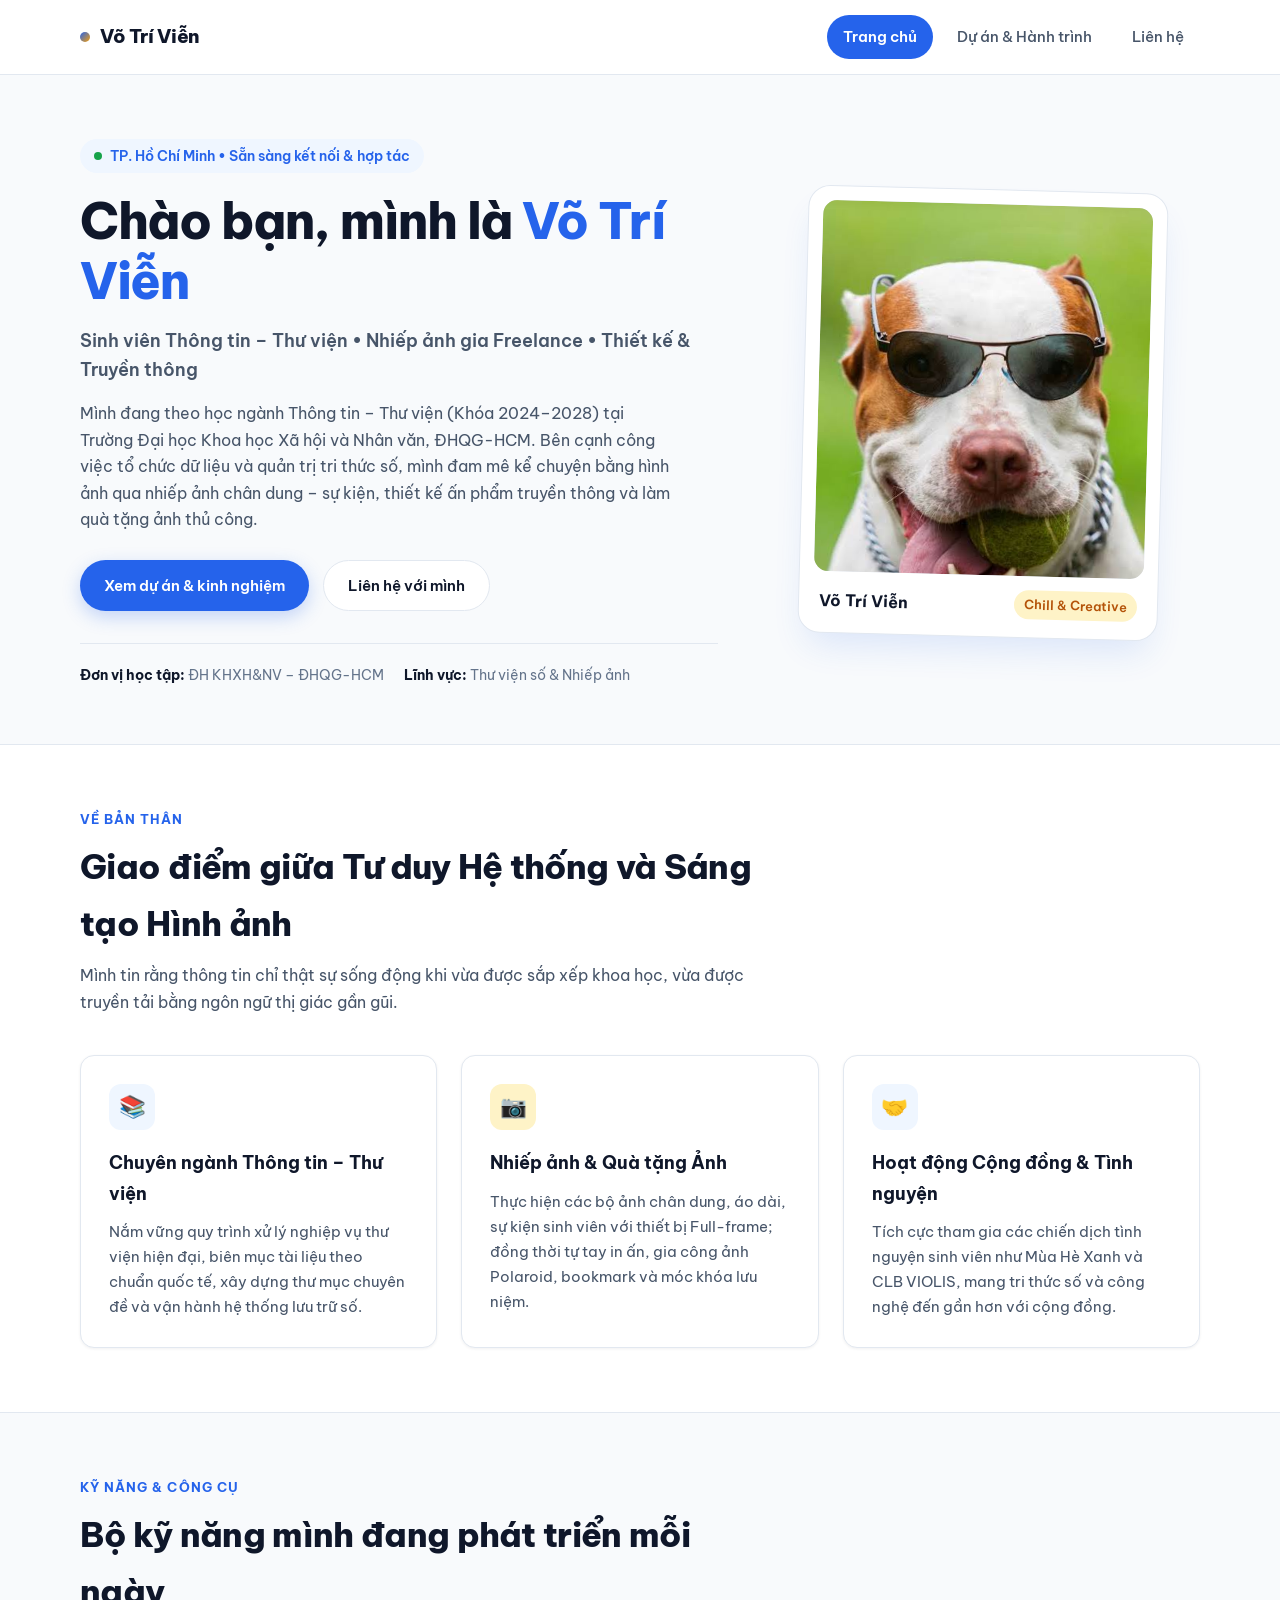
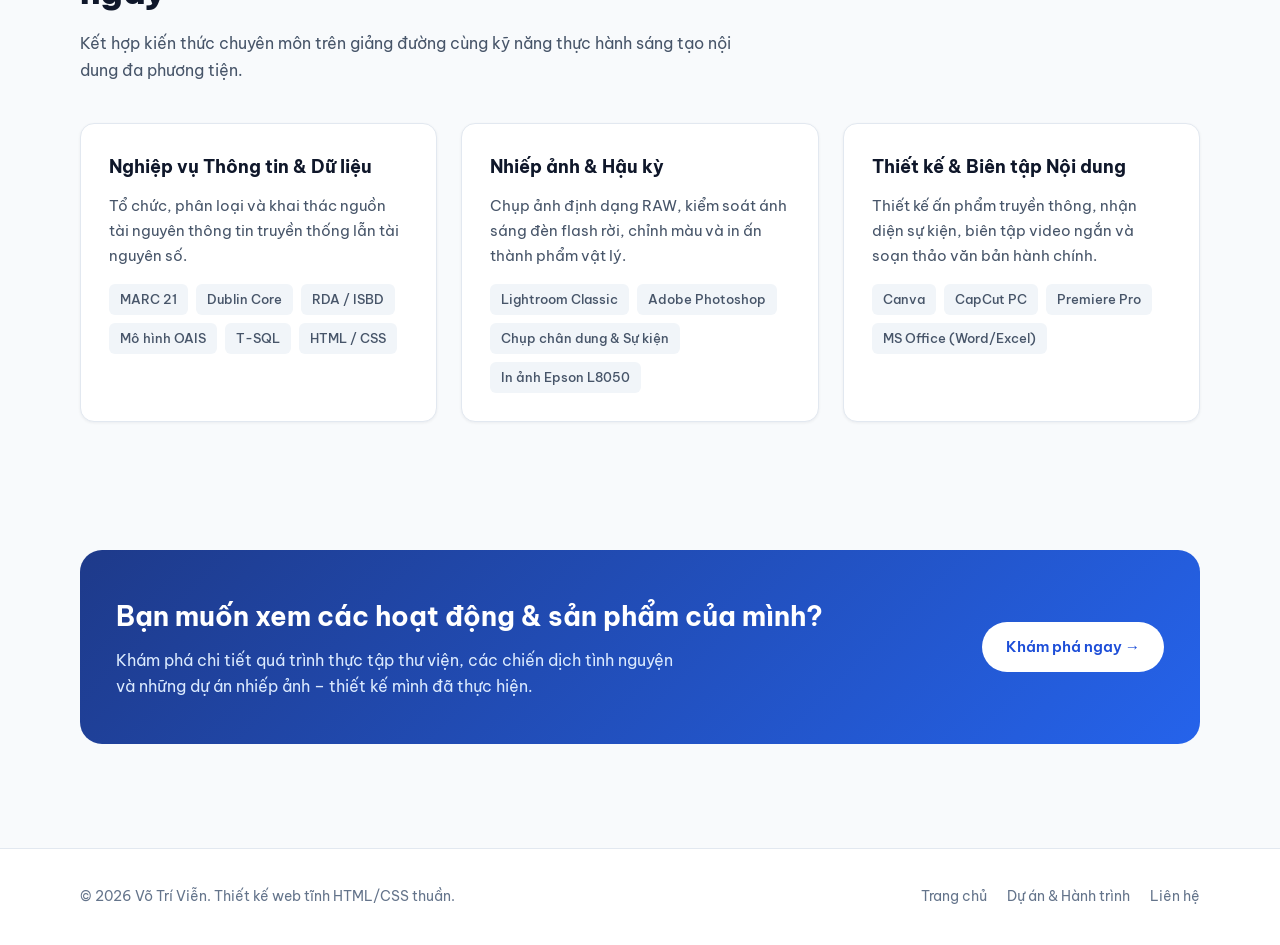
==== index.html @ cbc52506 "Add files via upload" ====
<!DOCTYPE html>
<html lang="vi">
<head>
  <meta charset="UTF-8">
  <meta name="viewport" content="width=device-width, initial-scale=1.0">
  <title>Võ Trí Viễn | Giới thiệu cá nhân & Portfolio</title>
  <meta name="description" content="Trang web giới thiệu cá nhân của Võ Trí Viễn – Sinh viên Thông tin - Thư viện (ĐH KHXH&NV - ĐHQG-HCM) và Nhiếp ảnh gia Freelance tại TP. Hồ Chí Minh.">
  <link rel="preconnect" href="https://fonts.googleapis.com">
  <link rel="preconnect" href="https://fonts.gstatic.com" crossorigin>
  <link href="https://fonts.googleapis.com/css2?family=Be+Vietnam+Pro:wght@400;500;600;700;800&display=swap" rel="stylesheet">
  <link rel="stylesheet" href="assets/css/style.css">
</head>
<body>

  <!-- HEADER -->
  <header class="site-header">
    <div class="container navbar">
      <a href="index.html" class="brand">
        <span class="brand-dot"></span>
        <span>Võ Trí Viễn</span>
      </a>
      <button class="menu-toggle" aria-label="Mở menu">&#9776;</button>
      <nav class="nav-links">
        <a href="index.html" class="active">Trang chủ</a>
        <a href="du-an.html">Dự án & Hành trình</a>
        <a href="lien-he.html">Liên hệ</a>
      </nav>
    </div>
  </header>

  <!-- HERO SECTION -->
  <main>
    <section class="hero">
      <div class="container hero-grid">
        <div class="hero-content">
          <div class="badge-pill">
            <span class="status-dot"></span>
            <span>TP. Hồ Chí Minh • Sẵn sàng kết nối & hợp tác</span>
          </div>
          <h1 class="hero-title">Chào bạn, mình là <span>Võ Trí Viễn</span></h1>
          <p class="hero-subtitle">Sinh viên Thông tin – Thư viện • Nhiếp ảnh gia Freelance • Thiết kế & Truyền thông</p>
          <p class="hero-desc">
            Mình đang theo học ngành Thông tin – Thư viện (Khóa 2024–2028) tại Trường Đại học Khoa học Xã hội và Nhân văn, ĐHQG-HCM. Bên cạnh công việc tổ chức dữ liệu và quản trị tri thức số, mình đam mê kể chuyện bằng hình ảnh qua nhiếp ảnh chân dung – sự kiện, thiết kế ấn phẩm truyền thông và làm quà tặng ảnh thủ công.
          </p>
          <div class="hero-actions">
            <a href="du-an.html" class="btn btn-primary">Xem dự án & kinh nghiệm</a>
            <a href="lien-he.html" class="btn btn-outline">Liên hệ với mình</a>
          </div>
          <div class="hero-meta">
            <span><strong>Đơn vị học tập:</strong> ĐH KHXH&NV – ĐHQG-HCM</span>
            <span><strong>Lĩnh vực:</strong> Thư viện số & Nhiếp ảnh</span>
          </div>
        </div>

        <div class="hero-avatar-wrap">
          <div class="avatar-card">
            <div class="avatar-img-box">
              <img src="assets/images/avatar.png" alt="Ảnh đại diện của Võ Trí Viễn">
            </div>
            <div class="avatar-caption">
              <span class="name">Võ Trí Viễn</span>
              <span class="tag">Chill & Creative</span>
            </div>
          </div>
        </div>
      </div>
    </section>

    <!-- ABOUT & HIGHLIGHTS -->
    <section class="section section-alt">
      <div class="container">
        <div class="section-header">
          <p class="section-kicker">Về bản thân</p>
          <h2 class="section-title">Giao điểm giữa Tư duy Hệ thống và Sáng tạo Hình ảnh</h2>
          <p class="section-lead">
            Mình tin rằng thông tin chỉ thật sự sống động khi vừa được sắp xếp khoa học, vừa được truyền tải bằng ngôn ngữ thị giác gần gũi.
          </p>
        </div>

        <div class="grid-3">
          <article class="card">
            <div class="card-icon">&#128218;</div>
            <h3>Chuyên ngành Thông tin – Thư viện</h3>
            <p>
              Nắm vững quy trình xử lý nghiệp vụ thư viện hiện đại, biên mục tài liệu theo chuẩn quốc tế, xây dựng thư mục chuyên đề và vận hành hệ thống lưu trữ số.
            </p>
          </article>

          <article class="card">
            <div class="card-icon amber">&#128247;</div>
            <h3>Nhiếp ảnh & Quà tặng Ảnh</h3>
            <p>
              Thực hiện các bộ ảnh chân dung, áo dài, sự kiện sinh viên với thiết bị Full-frame; đồng thời tự tay in ấn, gia công ảnh Polaroid, bookmark và móc khóa lưu niệm.
            </p>
          </article>

          <article class="card">
            <div class="card-icon">&#129309;</div>
            <h3>Hoạt động Cộng đồng & Tình nguyện</h3>
            <p>
              Tích cực tham gia các chiến dịch tình nguyện sinh viên như Mùa Hè Xanh và CLB VIOLIS, mang tri thức số và công nghệ đến gần hơn với cộng đồng.
            </p>
          </article>
        </div>
      </div>
    </section>

    <!-- SKILLS & TOOLS -->
    <section class="section">
      <div class="container">
        <div class="section-header">
          <p class="section-kicker">Kỹ năng & Công cụ</p>
          <h2 class="section-title">Bộ kỹ năng mình đang phát triển mỗi ngày</h2>
          <p class="section-lead">
            Kết hợp kiến thức chuyên môn trên giảng đường cùng kỹ năng thực hành sáng tạo nội dung đa phương tiện.
          </p>
        </div>

        <div class="grid-3">
          <div class="card">
            <h3>Nghiệp vụ Thông tin & Dữ liệu</h3>
            <p>Tổ chức, phân loại và khai thác nguồn tài nguyên thông tin truyền thống lẫn tài nguyên số.</p>
            <div class="tag-list">
              <span class="tag-item">MARC 21</span>
              <span class="tag-item">Dublin Core</span>
              <span class="tag-item">RDA / ISBD</span>
              <span class="tag-item">Mô hình OAIS</span>
              <span class="tag-item">T-SQL</span>
              <span class="tag-item">HTML / CSS</span>
            </div>
          </div>

          <div class="card">
            <h3>Nhiếp ảnh & Hậu kỳ</h3>
            <p>Chụp ảnh định dạng RAW, kiểm soát ánh sáng đèn flash rời, chỉnh màu và in ấn thành phẩm vật lý.</p>
            <div class="tag-list">
              <span class="tag-item">Lightroom Classic</span>
              <span class="tag-item">Adobe Photoshop</span>
              <span class="tag-item">Chụp chân dung & Sự kiện</span>
              <span class="tag-item">In ảnh Epson L8050</span>
            </div>
          </div>

          <div class="card">
            <h3>Thiết kế & Biên tập Nội dung</h3>
            <p>Thiết kế ấn phẩm truyền thông, nhận diện sự kiện, biên tập video ngắn và soạn thảo văn bản hành chính.</p>
            <div class="tag-list">
              <span class="tag-item">Canva</span>
              <span class="tag-item">CapCut PC</span>
              <span class="tag-item">Premiere Pro</span>
              <span class="tag-item">MS Office (Word/Excel)</span>
            </div>
          </div>
        </div>
      </div>
    </section>

    <!-- CALL TO ACTION -->
    <section class="section">
      <div class="container">
        <div class="cta-box">
          <div>
            <h2>Bạn muốn xem các hoạt động & sản phẩm của mình?</h2>
            <p>Khám phá chi tiết quá trình thực tập thư viện, các chiến dịch tình nguyện và những dự án nhiếp ảnh – thiết kế mình đã thực hiện.</p>
          </div>
          <a href="du-an.html" class="btn btn-white">Khám phá ngay &rarr;</a>
        </div>
      </div>
    </section>
  </main>

  <!-- FOOTER -->
  <footer class="site-footer">
    <div class="container footer-inner">
      <p>&copy; 2026 Võ Trí Viễn. Thiết kế web tĩnh HTML/CSS thuần.</p>
      <div class="footer-links">
        <a href="index.html">Trang chủ</a>
        <a href="du-an.html">Dự án & Hành trình</a>
        <a href="lien-he.html">Liên hệ</a>
      </div>
    </div>
  </footer>

  <script src="assets/js/main.js"></script>
</body>
</html>
---- assets/css/style.css ----
/* ==========================================================================
   VÕ TRÍ VIỄN - PERSONAL PORTFOLIO STYLESHEET
   Thiết kế tối giản, hiện đại, chuẩn responsive cho đa thiết bị
   ========================================================================== */

:root {
  --bg-main: #f8fafc;
  --bg-surface: #ffffff;
  --bg-alt: #f1f5f9;
  --text-primary: #0f172a;
  --text-secondary: #475569;
  --text-muted: #64748b;
  --primary: #2563eb;
  --primary-dark: #1d4ed8;
  --primary-soft: #eff6ff;
  --accent: #f59e0b;
  --accent-soft: #fef3c7;
  --border: #e2e8f0;
  --shadow-sm: 0 1px 3px rgba(15, 23, 42, 0.06);
  --shadow-md: 0 10px 25px -5px rgba(15, 23, 42, 0.08);
  --shadow-lg: 0 20px 35px -10px rgba(37, 99, 235, 0.14);
  --radius-sm: 8px;
  --radius-md: 14px;
  --radius-lg: 22px;
  --container-width: 1120px;
  --transition: all 0.25s ease;
}

* {
  margin: 0;
  padding: 0;
  box-sizing: border-box;
}

html {
  scroll-behavior: smooth;
}

body {
  font-family: 'Be Vietnam Pro', -apple-system, BlinkMacSystemFont, 'Segoe UI', Roboto, sans-serif;
  background-color: var(--bg-main);
  color: var(--text-primary);
  line-height: 1.65;
  -webkit-font-smoothing: antialiased;
}

img {
  max-width: 100%;
  display: block;
}

a {
  text-decoration: none;
  color: inherit;
  transition: var(--transition);
}

ul {
  list-style: none;
}

.container {
  width: 92%;
  max-width: var(--container-width);
  margin: 0 auto;
}

/* ==========================================================================
   HEADER & NAVIGATION
   ========================================================================== */
.site-header {
  position: sticky;
  top: 0;
  z-index: 1000;
  background: rgba(255, 255, 255, 0.9);
  backdrop-filter: blur(12px);
  border-bottom: 1px solid var(--border);
}

.navbar {
  display: flex;
  align-items: center;
  justify-content: space-between;
  height: 74px;
}

.brand {
  display: flex;
  align-items: center;
  gap: 10px;
  font-weight: 800;
  font-size: 1.2rem;
  letter-spacing: -0.02em;
  color: var(--text-primary);
}

.brand-dot {
  width: 10px;
  height: 10px;
  border-radius: 50%;
  background: linear-gradient(135deg, var(--primary), var(--accent));
}

.nav-links {
  display: flex;
  align-items: center;
  gap: 8px;
}

.nav-links a {
  padding: 9px 16px;
  border-radius: 999px;
  font-size: 0.95rem;
  font-weight: 500;
  color: var(--text-secondary);
}

.nav-links a:hover {
  color: var(--primary);
  background-color: var(--primary-soft);
}

.nav-links a.active {
  color: #ffffff;
  background-color: var(--primary);
  font-weight: 600;
}

.menu-toggle {
  display: none;
  background: none;
  border: 1px solid var(--border);
  border-radius: var(--radius-sm);
  padding: 8px 12px;
  font-size: 1.2rem;
  cursor: pointer;
  color: var(--text-primary);
}

/* ==========================================================================
   BUTTONS
   ========================================================================== */
.btn {
  display: inline-flex;
  align-items: center;
  justify-content: center;
  gap: 8px;
  padding: 12px 24px;
  border-radius: 999px;
  font-weight: 600;
  font-size: 0.95rem;
  cursor: pointer;
  border: none;
  transition: var(--transition);
}

.btn-primary {
  background-color: var(--primary);
  color: #ffffff;
  box-shadow: 0 6px 18px rgba(37, 99, 235, 0.25);
}

.btn-primary:hover {
  background-color: var(--primary-dark);
  transform: translateY(-2px);
}

.btn-outline {
  background-color: var(--bg-surface);
  color: var(--text-primary);
  border: 1px solid var(--border);
}

.btn-outline:hover {
  border-color: var(--primary);
  color: var(--primary);
  transform: translateY(-2px);
}

/* ==========================================================================
   HERO SECTION (INDEX.HTML)
   ========================================================================== */
.hero {
  padding: 64px 0 56px;
}

.hero-grid {
  display: grid;
  grid-template-columns: 1.25fr 0.85fr;
  gap: 48px;
  align-items: center;
}

.badge-pill {
  display: inline-flex;
  align-items: center;
  gap: 8px;
  padding: 6px 14px;
  border-radius: 999px;
  background-color: var(--primary-soft);
  color: var(--primary);
  font-size: 0.85rem;
  font-weight: 600;
  margin-bottom: 18px;
}

.badge-pill .status-dot {
  width: 8px;
  height: 8px;
  border-radius: 50%;
  background-color: #16a34a;
}

.hero-title {
  font-size: clamp(2.1rem, 4vw, 3.1rem);
  font-weight: 800;
  line-height: 1.2;
  letter-spacing: -0.03em;
  margin-bottom: 16px;
}

.hero-title span {
  color: var(--primary);
}

.hero-subtitle {
  font-size: 1.1rem;
  font-weight: 600;
  color: var(--text-secondary);
  margin-bottom: 16px;
}

.hero-desc {
  color: var(--text-secondary);
  font-size: 1rem;
  margin-bottom: 28px;
  max-width: 600px;
}

.hero-actions {
  display: flex;
  flex-wrap: wrap;
  gap: 14px;
  margin-bottom: 32px;
}

.hero-meta {
  display: flex;
  flex-wrap: wrap;
  gap: 20px;
  padding-top: 20px;
  border-top: 1px solid var(--border);
  font-size: 0.9rem;
  color: var(--text-muted);
}

.hero-meta span strong {
  color: var(--text-primary);
}

/* Avatar Frame */
.hero-avatar-wrap {
  position: relative;
  display: flex;
  justify-content: center;
}

.avatar-card {
  position: relative;
  width: 100%;
  max-width: 360px;
  background: var(--bg-surface);
  padding: 14px;
  border-radius: var(--radius-lg);
  border: 1px solid var(--border);
  box-shadow: var(--shadow-lg);
  transform: rotate(1.5deg);
  transition: var(--transition);
}

.avatar-card:hover {
  transform: rotate(0deg) translateY(-4px);
}

.avatar-img-box {
  width: 100%;
  aspect-ratio: 4 / 4.5;
  border-radius: 14px;
  overflow: hidden;
  background-color: #e2e8f0;
}

.avatar-img-box img {
  width: 100%;
  height: 100%;
  object-fit: cover;
  object-position: center 22%;
}

.avatar-caption {
  display: flex;
  align-items: center;
  justify-content: space-between;
  padding: 14px 6px 4px;
}

.avatar-caption .name {
  font-weight: 700;
  font-size: 1rem;
}

.avatar-caption .tag {
  font-size: 0.8rem;
  font-weight: 600;
  padding: 4px 10px;
  border-radius: 999px;
  background-color: var(--accent-soft);
  color: #b45309;
}

/* ==========================================================================
   SECTIONS & CARDS
   ========================================================================== */
.section {
  padding: 64px 0;
}

.section-alt {
  background-color: var(--bg-surface);
  border-top: 1px solid var(--border);
  border-bottom: 1px solid var(--border);
}

.section-header {
  max-width: 680px;
  margin-bottom: 40px;
}

.section-kicker {
  font-size: 0.82rem;
  font-weight: 700;
  text-transform: uppercase;
  letter-spacing: 0.08em;
  color: var(--primary);
  margin-bottom: 8px;
}

.section-title {
  font-size: clamp(1.6rem, 3vw, 2.15rem);
  font-weight: 800;
  letter-spacing: -0.02em;
  margin-bottom: 10px;
}

.section-lead {
  color: var(--text-secondary);
  font-size: 1rem;
}

.grid-3 {
  display: grid;
  grid-template-columns: repeat(3, 1fr);
  gap: 24px;
}

.grid-2 {
  display: grid;
  grid-template-columns: repeat(2, 1fr);
  gap: 24px;
}

.card {
  background-color: var(--bg-surface);
  border: 1px solid var(--border);
  border-radius: var(--radius-md);
  padding: 28px;
  box-shadow: var(--shadow-sm);
  transition: var(--transition);
}

.card:hover {
  transform: translateY(-4px);
  box-shadow: var(--shadow-md);
  border-color: #cbd5e1;
}

.card-icon {
  width: 46px;
  height: 46px;
  border-radius: 12px;
  display: inline-flex;
  align-items: center;
  justify-content: center;
  font-size: 1.35rem;
  background-color: var(--primary-soft);
  color: var(--primary);
  margin-bottom: 18px;
}

.card-icon.amber {
  background-color: var(--accent-soft);
  color: #d97706;
}

.card h3 {
  font-size: 1.15rem;
  font-weight: 700;
  margin-bottom: 10px;
}

.card p {
  color: var(--text-secondary);
  font-size: 0.95rem;
}

.tag-list {
  display: flex;
  flex-wrap: wrap;
  gap: 8px;
  margin-top: 16px;
}

.tag-item {
  font-size: 0.8rem;
  font-weight: 500;
  padding: 5px 11px;
  border-radius: 6px;
  background-color: var(--bg-alt);
  color: var(--text-secondary);
}

/* ==========================================================================
   PAGE BANNER (SUB-PAGES)
   ========================================================================== */
.page-banner {
  padding: 52px 0 42px;
  background: linear-gradient(180deg, #eff6ff 0%, var(--bg-main) 100%);
  border-bottom: 1px solid var(--border);
}

.page-banner h1 {
  font-size: clamp(1.9rem, 3.5vw, 2.6rem);
  font-weight: 800;
  letter-spacing: -0.025em;
  margin-bottom: 10px;
}

.page-banner p {
  color: var(--text-secondary);
  max-width: 650px;
  font-size: 1.02rem;
}

/* ==========================================================================
   PROJECTS & TIMELINE (DU-AN.HTML)
   ========================================================================== */
.filter-bar {
  display: flex;
  flex-wrap: wrap;
  gap: 10px;
  margin-bottom: 32px;
}

.filter-btn {
  padding: 8px 18px;
  border-radius: 999px;
  border: 1px solid var(--border);
  background-color: var(--bg-surface);
  color: var(--text-secondary);
  font-family: inherit;
  font-size: 0.9rem;
  font-weight: 600;
  cursor: pointer;
  transition: var(--transition);
}

.filter-btn:hover,
.filter-btn.active {
  background-color: var(--primary);
  color: #ffffff;
  border-color: var(--primary);
}

.project-card {
  display: flex;
  flex-direction: column;
  justify-content: space-between;
}

.project-card.hidden {
  display: none;
}

.project-top {
  display: flex;
  align-items: center;
  justify-content: space-between;
  gap: 12px;
  margin-bottom: 14px;
}

.project-category {
  font-size: 0.78rem;
  font-weight: 700;
  text-transform: uppercase;
  letter-spacing: 0.05em;
  padding: 4px 10px;
  border-radius: 6px;
  background-color: var(--primary-soft);
  color: var(--primary);
}

.project-category.photo {
  background-color: var(--accent-soft);
  color: #b45309;
}

.project-category.volunteer {
  background-color: #dcfce7;
  color: #15803d;
}

.project-date {
  font-size: 0.85rem;
  color: var(--text-muted);
  font-weight: 500;
}

.project-card h3 {
  font-size: 1.18rem;
  margin-bottom: 10px;
}

.project-bullets {
  margin: 12px 0 16px;
  padding-left: 18px;
  list-style: disc;
  color: var(--text-secondary);
  font-size: 0.93rem;
}

.project-bullets li {
  margin-bottom: 6px;
}

/* Gear strip */
.gear-box {
  background: var(--bg-surface);
  border: 1px solid var(--border);
  border-radius: var(--radius-md);
  padding: 28px;
}

.gear-grid {
  display: grid;
  grid-template-columns: repeat(4, 1fr);
  gap: 18px;
  margin-top: 20px;
}

.gear-item {
  padding: 16px;
  border-radius: var(--radius-sm);
  background-color: var(--bg-alt);
}

.gear-item strong {
  display: block;
  font-size: 0.95rem;
  margin-bottom: 4px;
}

.gear-item span {
  font-size: 0.85rem;
  color: var(--text-secondary);
}

/* ==========================================================================
   CONTACT & FAQ (LIEN-HE.HTML)
   ========================================================================== */
.contact-layout {
  display: grid;
  grid-template-columns: 0.95fr 1.05fr;
  gap: 32px;
  align-items: start;
}

.info-item {
  display: flex;
  gap: 14px;
  padding: 16px 0;
  border-bottom: 1px solid var(--border);
}

.info-item:last-child {
  border-bottom: none;
}

.info-badge {
  width: 42px;
  height: 42px;
  border-radius: 10px;
  background-color: var(--primary-soft);
  color: var(--primary);
  display: flex;
  align-items: center;
  justify-content: center;
  font-size: 1.15rem;
  flex-shrink: 0;
}

.info-item h4 {
  font-size: 0.95rem;
  font-weight: 700;
  margin-bottom: 2px;
}

.info-item p {
  font-size: 0.92rem;
  color: var(--text-secondary);
}

.form-group {
  margin-bottom: 18px;
}

.form-group label {
  display: block;
  font-size: 0.9rem;
  font-weight: 600;
  margin-bottom: 6px;
  color: var(--text-primary);
}

.form-control {
  width: 100%;
  padding: 12px 14px;
  border-radius: var(--radius-sm);
  border: 1px solid var(--border);
  font-family: inherit;
  font-size: 0.95rem;
  color: var(--text-primary);
  background-color: var(--bg-main);
  transition: var(--transition);
}

.form-control:focus {
  outline: none;
  border-color: var(--primary);
  background-color: #ffffff;
  box-shadow: 0 0 0 3px rgba(37, 99, 235, 0.12);
}

textarea.form-control {
  min-height: 120px;
  resize: vertical;
}

.form-feedback {
  display: none;
  margin-top: 16px;
  padding: 14px 16px;
  border-radius: var(--radius-sm);
  background-color: #dcfce7;
  color: #166534;
  font-size: 0.92rem;
  font-weight: 500;
}

.form-feedback.show {
  display: block;
}

/* FAQ Accordion */
.faq-list {
  display: flex;
  flex-direction: column;
  gap: 12px;
}

.faq-item {
  background-color: var(--bg-surface);
  border: 1px solid var(--border);
  border-radius: var(--radius-sm);
  overflow: hidden;
}

.faq-question {
  width: 100%;
  text-align: left;
  padding: 18px 20px;
  background: none;
  border: none;
  font-family: inherit;
  font-size: 0.98rem;
  font-weight: 600;
  color: var(--text-primary);
  display: flex;
  align-items: center;
  justify-content: space-between;
  cursor: pointer;
}

.faq-answer {
  display: none;
  padding: 0 20px 18px;
  color: var(--text-secondary);
  font-size: 0.93rem;
}

.faq-item.open .faq-answer {
  display: block;
}

/* ==========================================================================
   CTA & FOOTER
   ========================================================================== */
.cta-box {
  background: linear-gradient(135deg, #1e3a8a 0%, #2563eb 100%);
  color: #ffffff;
  border-radius: var(--radius-lg);
  padding: 44px 36px;
  display: flex;
  align-items: center;
  justify-content: space-between;
  gap: 24px;
  flex-wrap: wrap;
}

.cta-box h2 {
  font-size: 1.7rem;
  margin-bottom: 8px;
}

.cta-box p {
  color: #dbeafe;
  max-width: 560px;
}

.btn-white {
  background-color: #ffffff;
  color: var(--primary-dark);
}

.btn-white:hover {
  background-color: #f8fafc;
  transform: translateY(-2px);
}

.site-footer {
  background-color: var(--bg-surface);
  border-top: 1px solid var(--border);
  padding: 36px 0;
  margin-top: 40px;
}

.footer-inner {
  display: flex;
  align-items: center;
  justify-content: space-between;
  flex-wrap: wrap;
  gap: 16px;
  font-size: 0.9rem;
  color: var(--text-muted);
}

.footer-links {
  display: flex;
  gap: 20px;
}

.footer-links a:hover {
  color: var(--primary);
}

/* ==========================================================================
   RESPONSIVE MEDIA QUERIES
   ========================================================================== */
@media (max-width: 900px) {
  .hero-grid,
  .contact-layout {
    grid-template-columns: 1fr;
  }

  .hero-avatar-wrap {
    order: -1;
  }

  .avatar-card {
    max-width: 300px;
  }

  .grid-3 {
    grid-template-columns: repeat(2, 1fr);
  }

  .gear-grid {
    grid-template-columns: repeat(2, 1fr);
  }
}

@media (max-width: 640px) {
  .menu-toggle {
    display: block;
  }

  .nav-links {
    display: none;
    position: absolute;
    top: 74px;
    left: 0;
    right: 0;
    background-color: var(--bg-surface);
    flex-direction: column;
    padding: 16px 24px 24px;
    border-bottom: 1px solid var(--border);
    box-shadow: var(--shadow-md);
  }

  .nav-links.open {
    display: flex;
  }

  .nav-links a {
    width: 100%;
    text-align: center;
  }

  .grid-3,
  .grid-2,
  .gear-grid {
    grid-template-columns: 1fr;
  }

  .cta-box {
    padding: 32px 24px;
  }
}
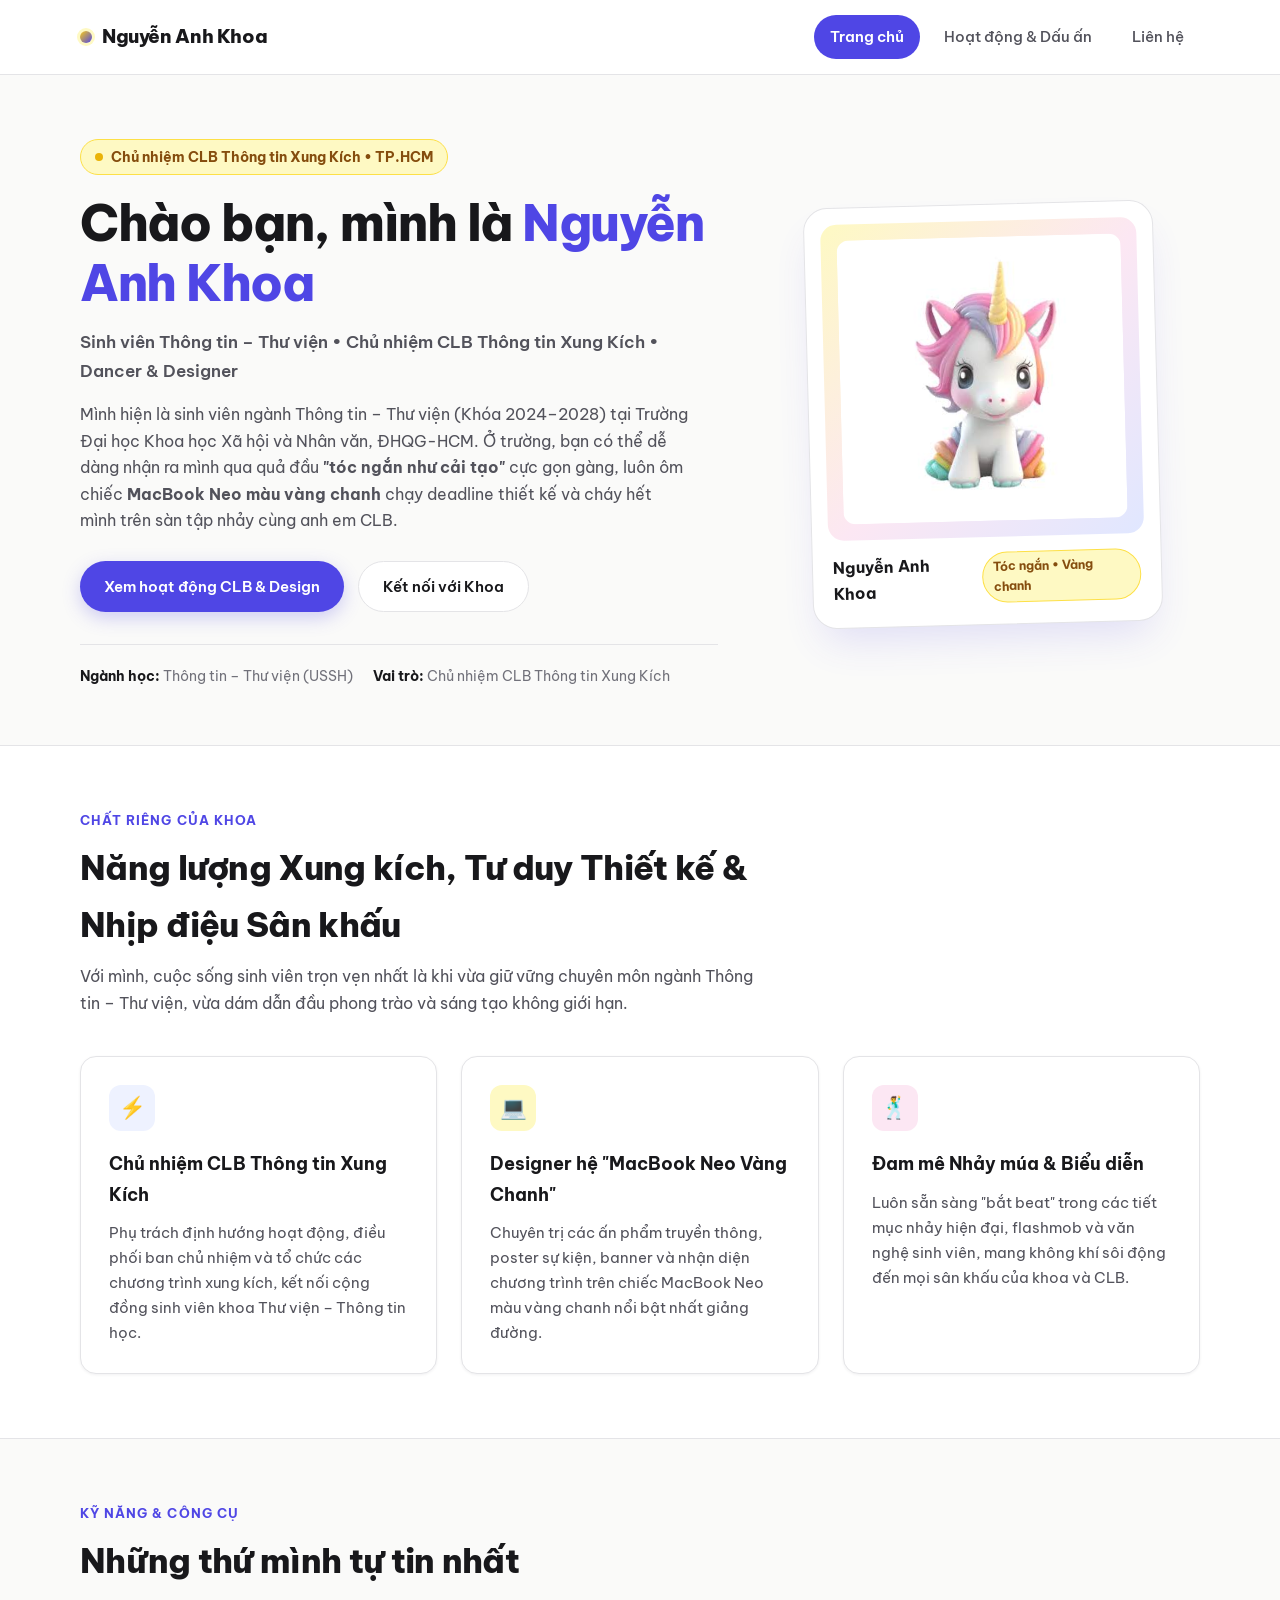
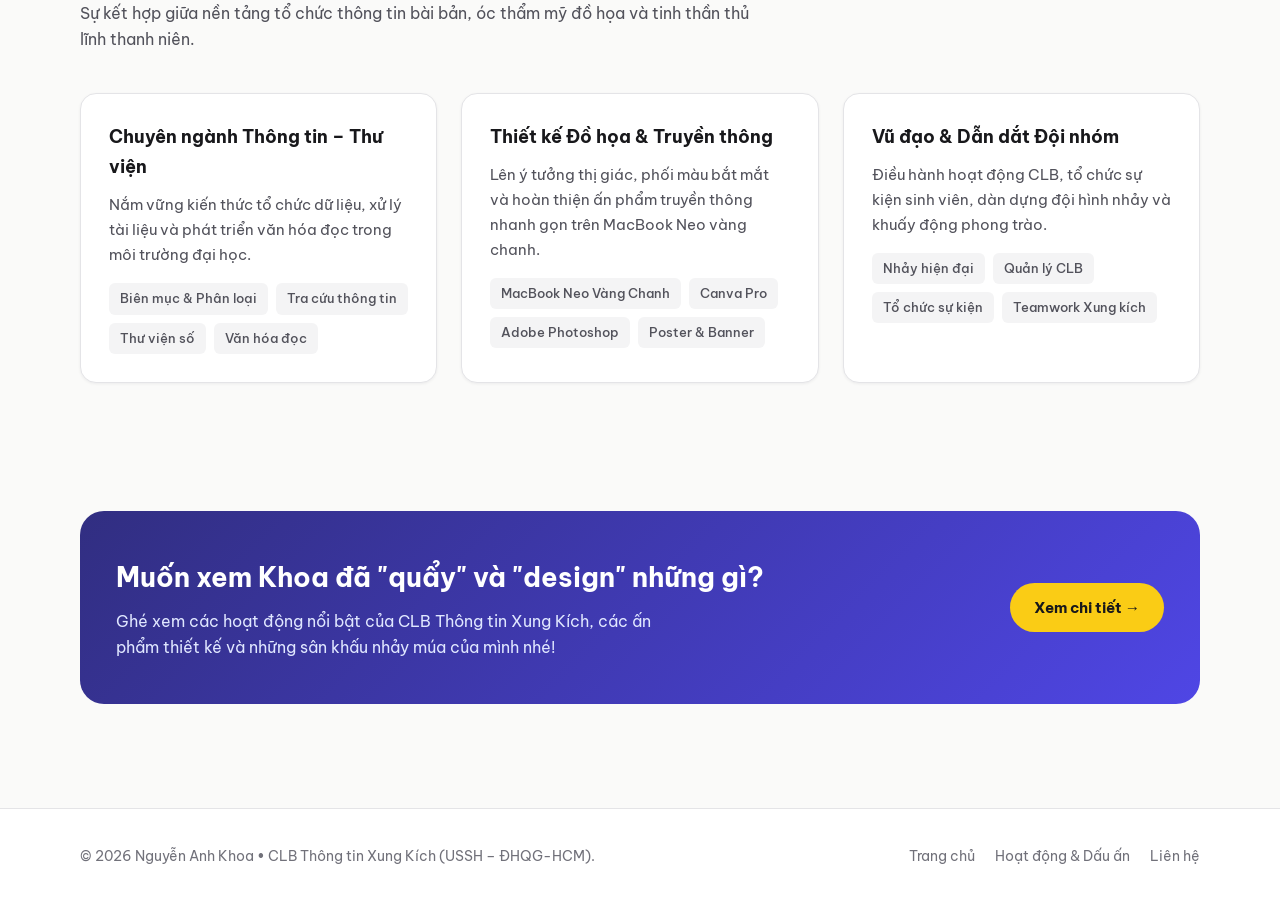
==== commit d36e5746: "Add files via upload" ====
--- a/index.html
+++ b/index.html
@@ -3,8 +3,8 @@
 <head>
   <meta charset="UTF-8">
   <meta name="viewport" content="width=device-width, initial-scale=1.0">
-  <title>Võ Trí Viễn | Giới thiệu cá nhân & Portfolio</title>
-  <meta name="description" content="Trang web giới thiệu cá nhân của Võ Trí Viễn – Sinh viên Thông tin - Thư viện (ĐH KHXH&NV - ĐHQG-HCM) và Nhiếp ảnh gia Freelance tại TP. Hồ Chí Minh.">
+  <title>Nguyễn Anh Khoa | Chủ nhiệm CLB Thông tin Xung Kích & Designer</title>
+  <meta name="description" content="Trang web giới thiệu cá nhân của Nguyễn Anh Khoa – Sinh viên ngành Thông tin - Thư viện (ĐH KHXH&NV - ĐHQG-HCM), Chủ nhiệm CLB Thông tin Xung Kích, đam mê nhảy múa và thiết kế đồ họa.">
   <link rel="preconnect" href="https://fonts.googleapis.com">
   <link rel="preconnect" href="https://fonts.gstatic.com" crossorigin>
   <link href="https://fonts.googleapis.com/css2?family=Be+Vietnam+Pro:wght@400;500;600;700;800&display=swap" rel="stylesheet">
@@ -17,12 +17,12 @@
     <div class="container navbar">
       <a href="index.html" class="brand">
         <span class="brand-dot"></span>
-        <span>Võ Trí Viễn</span>
+        <span>Nguyễn Anh Khoa</span>
       </a>
       <button class="menu-toggle" aria-label="Mở menu">&#9776;</button>
       <nav class="nav-links">
         <a href="index.html" class="active">Trang chủ</a>
-        <a href="du-an.html">Dự án & Hành trình</a>
+        <a href="hoat-dong.html">Hoạt động & Dấu ấn</a>
         <a href="lien-he.html">Liên hệ</a>
       </nav>
     </div>
@@ -35,31 +35,31 @@
         <div class="hero-content">
           <div class="badge-pill">
             <span class="status-dot"></span>
-            <span>TP. Hồ Chí Minh • Sẵn sàng kết nối & hợp tác</span>
+            <span>Chủ nhiệm CLB Thông tin Xung Kích • TP.HCM</span>
           </div>
-          <h1 class="hero-title">Chào bạn, mình là <span>Võ Trí Viễn</span></h1>
-          <p class="hero-subtitle">Sinh viên Thông tin – Thư viện • Nhiếp ảnh gia Freelance • Thiết kế & Truyền thông</p>
+          <h1 class="hero-title">Chào bạn, mình là <span>Nguyễn Anh Khoa</span></h1>
+          <p class="hero-subtitle">Sinh viên Thông tin – Thư viện • Chủ nhiệm CLB Thông tin Xung Kích • Dancer & Designer</p>
           <p class="hero-desc">
-            Mình đang theo học ngành Thông tin – Thư viện (Khóa 2024–2028) tại Trường Đại học Khoa học Xã hội và Nhân văn, ĐHQG-HCM. Bên cạnh công việc tổ chức dữ liệu và quản trị tri thức số, mình đam mê kể chuyện bằng hình ảnh qua nhiếp ảnh chân dung – sự kiện, thiết kế ấn phẩm truyền thông và làm quà tặng ảnh thủ công.
+            Mình hiện là sinh viên ngành Thông tin – Thư viện (Khóa 2024–2028) tại Trường Đại học Khoa học Xã hội và Nhân văn, ĐHQG-HCM. Ở trường, bạn có thể dễ dàng nhận ra mình qua quả đầu <strong>"tóc ngắn như cải tạo"</strong> cực gọn gàng, luôn ôm chiếc <strong>MacBook Neo màu vàng chanh</strong> chạy deadline thiết kế và cháy hết mình trên sàn tập nhảy cùng anh em CLB.
           </p>
           <div class="hero-actions">
-            <a href="du-an.html" class="btn btn-primary">Xem dự án & kinh nghiệm</a>
-            <a href="lien-he.html" class="btn btn-outline">Liên hệ với mình</a>
+            <a href="hoat-dong.html" class="btn btn-primary">Xem hoạt động CLB & Design</a>
+            <a href="lien-he.html" class="btn btn-outline">Kết nối với Khoa</a>
           </div>
           <div class="hero-meta">
-            <span><strong>Đơn vị học tập:</strong> ĐH KHXH&NV – ĐHQG-HCM</span>
-            <span><strong>Lĩnh vực:</strong> Thư viện số & Nhiếp ảnh</span>
+            <span><strong>Ngành học:</strong> Thông tin – Thư viện (USSH)</span>
+            <span><strong>Vai trò:</strong> Chủ nhiệm CLB Thông tin Xung Kích</span>
           </div>
         </div>
 
         <div class="hero-avatar-wrap">
           <div class="avatar-card">
             <div class="avatar-img-box">
-              <img src="assets/images/avatar.png" alt="Ảnh đại diện của Võ Trí Viễn">
+              <img src="assets/images/avatar.png" alt="Ảnh đại diện kỳ lân cầu vồng của Nguyễn Anh Khoa">
             </div>
             <div class="avatar-caption">
-              <span class="name">Võ Trí Viễn</span>
-              <span class="tag">Chill & Creative</span>
+              <span class="name">Nguyễn Anh Khoa</span>
+              <span class="tag">Tóc ngắn • Vàng chanh</span>
             </div>
           </div>
         </div>
@@ -70,35 +70,35 @@
     <section class="section section-alt">
       <div class="container">
         <div class="section-header">
-          <p class="section-kicker">Về bản thân</p>
-          <h2 class="section-title">Giao điểm giữa Tư duy Hệ thống và Sáng tạo Hình ảnh</h2>
+          <p class="section-kicker">Chất riêng của Khoa</p>
+          <h2 class="section-title">Năng lượng Xung kích, Tư duy Thiết kế & Nhịp điệu Sân khấu</h2>
           <p class="section-lead">
-            Mình tin rằng thông tin chỉ thật sự sống động khi vừa được sắp xếp khoa học, vừa được truyền tải bằng ngôn ngữ thị giác gần gũi.
+            Với mình, cuộc sống sinh viên trọn vẹn nhất là khi vừa giữ vững chuyên môn ngành Thông tin – Thư viện, vừa dám dẫn đầu phong trào và sáng tạo không giới hạn.
           </p>
         </div>
 
         <div class="grid-3">
           <article class="card">
-            <div class="card-icon">&#128218;</div>
-            <h3>Chuyên ngành Thông tin – Thư viện</h3>
+            <div class="card-icon">&#9889;</div>
+            <h3>Chủ nhiệm CLB Thông tin Xung Kích</h3>
             <p>
-              Nắm vững quy trình xử lý nghiệp vụ thư viện hiện đại, biên mục tài liệu theo chuẩn quốc tế, xây dựng thư mục chuyên đề và vận hành hệ thống lưu trữ số.
+              Phụ trách định hướng hoạt động, điều phối ban chủ nhiệm và tổ chức các chương trình xung kích, kết nối cộng đồng sinh viên khoa Thư viện – Thông tin học.
             </p>
           </article>
 
           <article class="card">
-            <div class="card-icon amber">&#128247;</div>
-            <h3>Nhiếp ảnh & Quà tặng Ảnh</h3>
+            <div class="card-icon lemon">&#128187;</div>
+            <h3>Designer hệ "MacBook Neo Vàng Chanh"</h3>
             <p>
-              Thực hiện các bộ ảnh chân dung, áo dài, sự kiện sinh viên với thiết bị Full-frame; đồng thời tự tay in ấn, gia công ảnh Polaroid, bookmark và móc khóa lưu niệm.
+              Chuyên trị các ấn phẩm truyền thông, poster sự kiện, banner và nhận diện chương trình trên chiếc MacBook Neo màu vàng chanh nổi bật nhất giảng đường.
             </p>
           </article>
 
           <article class="card">
-            <div class="card-icon">&#129309;</div>
-            <h3>Hoạt động Cộng đồng & Tình nguyện</h3>
+            <div class="card-icon pink">&#128378;</div>
+            <h3>Đam mê Nhảy múa & Biểu diễn</h3>
             <p>
-              Tích cực tham gia các chiến dịch tình nguyện sinh viên như Mùa Hè Xanh và CLB VIOLIS, mang tri thức số và công nghệ đến gần hơn với cộng đồng.
+              Luôn sẵn sàng "bắt beat" trong các tiết mục nhảy hiện đại, flashmob và văn nghệ sinh viên, mang không khí sôi động đến mọi sân khấu của khoa và CLB.
             </p>
           </article>
         </div>
@@ -110,45 +110,43 @@
       <div class="container">
         <div class="section-header">
           <p class="section-kicker">Kỹ năng & Công cụ</p>
-          <h2 class="section-title">Bộ kỹ năng mình đang phát triển mỗi ngày</h2>
+          <h2 class="section-title">Những thứ mình tự tin nhất</h2>
           <p class="section-lead">
-            Kết hợp kiến thức chuyên môn trên giảng đường cùng kỹ năng thực hành sáng tạo nội dung đa phương tiện.
+            Sự kết hợp giữa nền tảng tổ chức thông tin bài bản, óc thẩm mỹ đồ họa và tinh thần thủ lĩnh thanh niên.
           </p>
         </div>
 
         <div class="grid-3">
           <div class="card">
-            <h3>Nghiệp vụ Thông tin & Dữ liệu</h3>
-            <p>Tổ chức, phân loại và khai thác nguồn tài nguyên thông tin truyền thống lẫn tài nguyên số.</p>
+            <h3>Chuyên ngành Thông tin – Thư viện</h3>
+            <p>Nắm vững kiến thức tổ chức dữ liệu, xử lý tài liệu và phát triển văn hóa đọc trong môi trường đại học.</p>
             <div class="tag-list">
-              <span class="tag-item">MARC 21</span>
-              <span class="tag-item">Dublin Core</span>
-              <span class="tag-item">RDA / ISBD</span>
-              <span class="tag-item">Mô hình OAIS</span>
-              <span class="tag-item">T-SQL</span>
-              <span class="tag-item">HTML / CSS</span>
+              <span class="tag-item">Biên mục & Phân loại</span>
+              <span class="tag-item">Tra cứu thông tin</span>
+              <span class="tag-item">Thư viện số</span>
+              <span class="tag-item">Văn hóa đọc</span>
             </div>
           </div>
 
           <div class="card">
-            <h3>Nhiếp ảnh & Hậu kỳ</h3>
-            <p>Chụp ảnh định dạng RAW, kiểm soát ánh sáng đèn flash rời, chỉnh màu và in ấn thành phẩm vật lý.</p>
+            <h3>Thiết kế Đồ họa & Truyền thông</h3>
+            <p>Lên ý tưởng thị giác, phối màu bắt mắt và hoàn thiện ấn phẩm truyền thông nhanh gọn trên MacBook Neo vàng chanh.</p>
             <div class="tag-list">
-              <span class="tag-item">Lightroom Classic</span>
+              <span class="tag-item">MacBook Neo Vàng Chanh</span>
+              <span class="tag-item">Canva Pro</span>
               <span class="tag-item">Adobe Photoshop</span>
-              <span class="tag-item">Chụp chân dung & Sự kiện</span>
-              <span class="tag-item">In ảnh Epson L8050</span>
+              <span class="tag-item">Poster & Banner</span>
             </div>
           </div>
 
           <div class="card">
-            <h3>Thiết kế & Biên tập Nội dung</h3>
-            <p>Thiết kế ấn phẩm truyền thông, nhận diện sự kiện, biên tập video ngắn và soạn thảo văn bản hành chính.</p>
+            <h3>Vũ đạo & Dẫn dắt Đội nhóm</h3>
+            <p>Điều hành hoạt động CLB, tổ chức sự kiện sinh viên, dàn dựng đội hình nhảy và khuấy động phong trào.</p>
             <div class="tag-list">
-              <span class="tag-item">Canva</span>
-              <span class="tag-item">CapCut PC</span>
-              <span class="tag-item">Premiere Pro</span>
-              <span class="tag-item">MS Office (Word/Excel)</span>
+              <span class="tag-item">Nhảy hiện đại</span>
+              <span class="tag-item">Quản lý CLB</span>
+              <span class="tag-item">Tổ chức sự kiện</span>
+              <span class="tag-item">Teamwork Xung kích</span>
             </div>
           </div>
         </div>
@@ -160,10 +158,10 @@
       <div class="container">
         <div class="cta-box">
           <div>
-            <h2>Bạn muốn xem các hoạt động & sản phẩm của mình?</h2>
-            <p>Khám phá chi tiết quá trình thực tập thư viện, các chiến dịch tình nguyện và những dự án nhiếp ảnh – thiết kế mình đã thực hiện.</p>
+            <h2>Muốn xem Khoa đã "quẩy" và "design" những gì?</h2>
+            <p>Ghé xem các hoạt động nổi bật của CLB Thông tin Xung Kích, các ấn phẩm thiết kế và những sân khấu nhảy múa của mình nhé!</p>
           </div>
-          <a href="du-an.html" class="btn btn-white">Khám phá ngay &rarr;</a>
+          <a href="hoat-dong.html" class="btn btn-lemon">Xem chi tiết &rarr;</a>
         </div>
       </div>
     </section>
@@ -172,10 +170,10 @@
   <!-- FOOTER -->
   <footer class="site-footer">
     <div class="container footer-inner">
-      <p>&copy; 2026 Võ Trí Viễn. Thiết kế web tĩnh HTML/CSS thuần.</p>
+      <p>&copy; 2026 Nguyễn Anh Khoa • CLB Thông tin Xung Kích (USSH – ĐHQG-HCM).</p>
       <div class="footer-links">
         <a href="index.html">Trang chủ</a>
-        <a href="du-an.html">Dự án & Hành trình</a>
+        <a href="hoat-dong.html">Hoạt động & Dấu ấn</a>
         <a href="lien-he.html">Liên hệ</a>
       </div>
     </div>
--- a/assets/css/style.css
+++ b/assets/css/style.css
@@ -1,27 +1,30 @@
 /* ==========================================================================
-   VÕ TRÍ VIỄN - PERSONAL PORTFOLIO STYLESHEET
-   Thiết kế tối giản, hiện đại, chuẩn responsive cho đa thiết bị
+   NGUYỄN ANH KHOA - PERSONAL PORTFOLIO STYLESHEET
+   Bảng màu lấy cảm hứng từ MacBook Neo Vàng Chanh & Unicorn Pastel
    ========================================================================== */
 
 :root {
-  --bg-main: #f8fafc;
+  --bg-main: #fafaf9;
   --bg-surface: #ffffff;
-  --bg-alt: #f1f5f9;
-  --text-primary: #0f172a;
-  --text-secondary: #475569;
-  --text-muted: #64748b;
-  --primary: #2563eb;
-  --primary-dark: #1d4ed8;
-  --primary-soft: #eff6ff;
-  --accent: #f59e0b;
-  --accent-soft: #fef3c7;
-  --border: #e2e8f0;
-  --shadow-sm: 0 1px 3px rgba(15, 23, 42, 0.06);
-  --shadow-md: 0 10px 25px -5px rgba(15, 23, 42, 0.08);
-  --shadow-lg: 0 20px 35px -10px rgba(37, 99, 235, 0.14);
-  --radius-sm: 8px;
-  --radius-md: 14px;
-  --radius-lg: 22px;
+  --bg-alt: #f4f4f5;
+  --text-primary: #18181b;
+  --text-secondary: #52525b;
+  --text-muted: #71717a;
+  --primary: #4f46e5;
+  --primary-dark: #4338ca;
+  --primary-soft: #eef2ff;
+  --lemon: #eab308;
+  --lemon-bright: #facc15;
+  --lemon-soft: #fef9c3;
+  --pink-soft: #fce7f3;
+  --pink-text: #be185d;
+  --border: #e4e4e7;
+  --shadow-sm: 0 1px 3px rgba(24, 24, 27, 0.06);
+  --shadow-md: 0 12px 28px -6px rgba(24, 24, 27, 0.08);
+  --shadow-lg: 0 22px 40px -12px rgba(79, 70, 229, 0.16);
+  --radius-sm: 10px;
+  --radius-md: 16px;
+  --radius-lg: 24px;
   --container-width: 1120px;
   --transition: all 0.25s ease;
 }
@@ -72,7 +75,7 @@
   position: sticky;
   top: 0;
   z-index: 1000;
-  background: rgba(255, 255, 255, 0.9);
+  background: rgba(255, 255, 255, 0.92);
   backdrop-filter: blur(12px);
   border-bottom: 1px solid var(--border);
 }
@@ -95,10 +98,11 @@
 }
 
 .brand-dot {
-  width: 10px;
-  height: 10px;
+  width: 12px;
+  height: 12px;
   border-radius: 50%;
-  background: linear-gradient(135deg, var(--primary), var(--accent));
+  background: linear-gradient(135deg, var(--lemon-bright), var(--primary));
+  box-shadow: 0 0 0 3px var(--lemon-soft);
 }
 
 .nav-links {
@@ -157,11 +161,22 @@
 .btn-primary {
   background-color: var(--primary);
   color: #ffffff;
-  box-shadow: 0 6px 18px rgba(37, 99, 235, 0.25);
+  box-shadow: 0 6px 18px rgba(79, 70, 229, 0.25);
 }
 
 .btn-primary:hover {
   background-color: var(--primary-dark);
+  transform: translateY(-2px);
+}
+
+.btn-lemon {
+  background-color: var(--lemon-bright);
+  color: #18181b;
+  font-weight: 700;
+}
+
+.btn-lemon:hover {
+  background-color: var(--lemon);
   transform: translateY(-2px);
 }
 
@@ -197,10 +212,11 @@
   gap: 8px;
   padding: 6px 14px;
   border-radius: 999px;
-  background-color: var(--primary-soft);
-  color: var(--primary);
+  background-color: var(--lemon-soft);
+  color: #854d0e;
+  border: 1px solid #fde047;
   font-size: 0.85rem;
-  font-weight: 600;
+  font-weight: 700;
   margin-bottom: 18px;
 }
 
@@ -208,7 +224,7 @@
   width: 8px;
   height: 8px;
   border-radius: 50%;
-  background-color: #16a34a;
+  background-color: #eab308;
 }
 
 .hero-title {
@@ -224,7 +240,7 @@
 }
 
 .hero-subtitle {
-  font-size: 1.1rem;
+  font-size: 1.08rem;
   font-weight: 600;
   color: var(--text-secondary);
   margin-bottom: 16px;
@@ -234,7 +250,7 @@
   color: var(--text-secondary);
   font-size: 1rem;
   margin-bottom: 28px;
-  max-width: 600px;
+  max-width: 610px;
 }
 
 .hero-actions {
@@ -268,13 +284,13 @@
 .avatar-card {
   position: relative;
   width: 100%;
-  max-width: 360px;
+  max-width: 350px;
   background: var(--bg-surface);
-  padding: 14px;
+  padding: 16px;
   border-radius: var(--radius-lg);
   border: 1px solid var(--border);
   box-shadow: var(--shadow-lg);
-  transform: rotate(1.5deg);
+  transform: rotate(-1.5deg);
   transition: var(--transition);
 }
 
@@ -284,24 +300,29 @@
 
 .avatar-img-box {
   width: 100%;
-  aspect-ratio: 4 / 4.5;
-  border-radius: 14px;
+  aspect-ratio: 1 / 1;
+  border-radius: 16px;
   overflow: hidden;
-  background-color: #e2e8f0;
+  background: linear-gradient(135deg, #fef9c3 0%, #fce7f3 52%, #e0e7ff 100%);
+  display: flex;
+  align-items: center;
+  justify-content: center;
+  padding: 16px;
 }
 
 .avatar-img-box img {
   width: 100%;
   height: 100%;
-  object-fit: cover;
-  object-position: center 22%;
+  object-fit: contain;
+  border-radius: 12px;
 }
 
 .avatar-caption {
   display: flex;
   align-items: center;
   justify-content: space-between;
-  padding: 14px 6px 4px;
+  gap: 8px;
+  padding: 14px 4px 4px;
 }
 
 .avatar-caption .name {
@@ -310,12 +331,13 @@
 }
 
 .avatar-caption .tag {
-  font-size: 0.8rem;
-  font-weight: 600;
+  font-size: 0.78rem;
+  font-weight: 700;
   padding: 4px 10px;
   border-radius: 999px;
-  background-color: var(--accent-soft);
-  color: #b45309;
+  background-color: var(--lemon-soft);
+  color: #854d0e;
+  border: 1px solid #fde047;
 }
 
 /* ==========================================================================
@@ -381,7 +403,7 @@
 .card:hover {
   transform: translateY(-4px);
   box-shadow: var(--shadow-md);
-  border-color: #cbd5e1;
+  border-color: #d4d4d8;
 }
 
 .card-icon {
@@ -397,9 +419,14 @@
   margin-bottom: 18px;
 }
 
-.card-icon.amber {
-  background-color: var(--accent-soft);
-  color: #d97706;
+.card-icon.lemon {
+  background-color: var(--lemon-soft);
+  color: #a16207;
+}
+
+.card-icon.pink {
+  background-color: var(--pink-soft);
+  color: var(--pink-text);
 }
 
 .card h3 {
@@ -434,7 +461,7 @@
    ========================================================================== */
 .page-banner {
   padding: 52px 0 42px;
-  background: linear-gradient(180deg, #eff6ff 0%, var(--bg-main) 100%);
+  background: linear-gradient(180deg, #fefce8 0%, var(--bg-main) 100%);
   border-bottom: 1px solid var(--border);
 }
 
@@ -447,12 +474,12 @@
 
 .page-banner p {
   color: var(--text-secondary);
-  max-width: 650px;
+  max-width: 660px;
   font-size: 1.02rem;
 }
 
 /* ==========================================================================
-   PROJECTS & TIMELINE (DU-AN.HTML)
+   PROJECTS & ACTIVITIES (HOAT-DONG.HTML)
    ========================================================================== */
 .filter-bar {
   display: flex;
@@ -510,14 +537,14 @@
   color: var(--primary);
 }
 
-.project-category.photo {
-  background-color: var(--accent-soft);
-  color: #b45309;
-}
-
-.project-category.volunteer {
-  background-color: #dcfce7;
-  color: #15803d;
+.project-category.design {
+  background-color: var(--lemon-soft);
+  color: #854d0e;
+}
+
+.project-category.dance {
+  background-color: var(--pink-soft);
+  color: var(--pink-text);
 }
 
 .project-date {
@@ -543,7 +570,7 @@
   margin-bottom: 6px;
 }
 
-/* Gear strip */
+/* Signature Gear Strip */
 .gear-box {
   background: var(--bg-surface);
   border: 1px solid var(--border);
@@ -562,6 +589,11 @@
   padding: 16px;
   border-radius: var(--radius-sm);
   background-color: var(--bg-alt);
+}
+
+.gear-item.highlight {
+  background-color: var(--lemon-soft);
+  border: 1px solid #fde047;
 }
 
 .gear-item strong {
@@ -607,6 +639,11 @@
   justify-content: center;
   font-size: 1.15rem;
   flex-shrink: 0;
+}
+
+.info-badge.lemon {
+  background-color: var(--lemon-soft);
+  color: #854d0e;
 }
 
 .info-item h4 {
@@ -648,7 +685,7 @@
   outline: none;
   border-color: var(--primary);
   background-color: #ffffff;
-  box-shadow: 0 0 0 3px rgba(37, 99, 235, 0.12);
+  box-shadow: 0 0 0 3px rgba(79, 70, 229, 0.12);
 }
 
 textarea.form-control {
@@ -716,7 +753,7 @@
    CTA & FOOTER
    ========================================================================== */
 .cta-box {
-  background: linear-gradient(135deg, #1e3a8a 0%, #2563eb 100%);
+  background: linear-gradient(135deg, #312e81 0%, #4f46e5 100%);
   color: #ffffff;
   border-radius: var(--radius-lg);
   padding: 44px 36px;
@@ -733,18 +770,8 @@
 }
 
 .cta-box p {
-  color: #dbeafe;
+  color: #e0e7ff;
   max-width: 560px;
-}
-
-.btn-white {
-  background-color: #ffffff;
-  color: var(--primary-dark);
-}
-
-.btn-white:hover {
-  background-color: #f8fafc;
-  transform: translateY(-2px);
 }
 
 .site-footer {
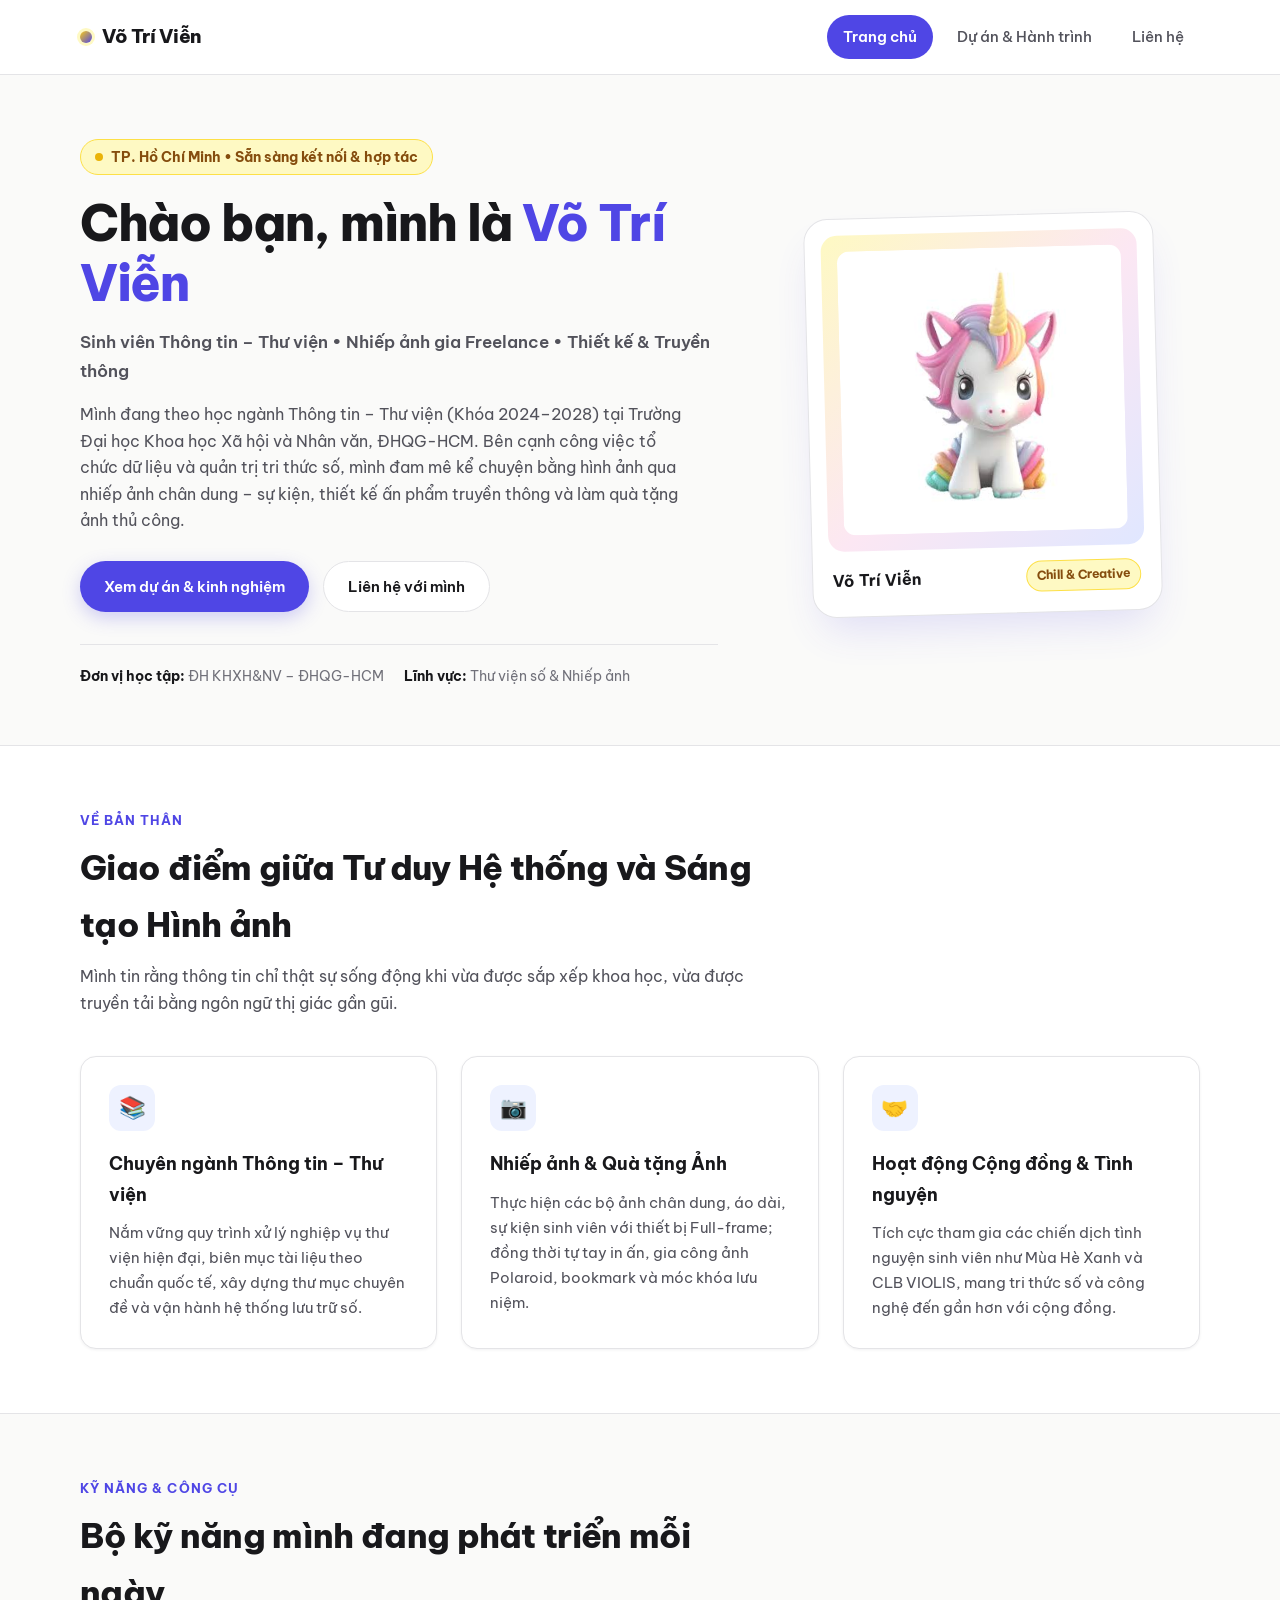
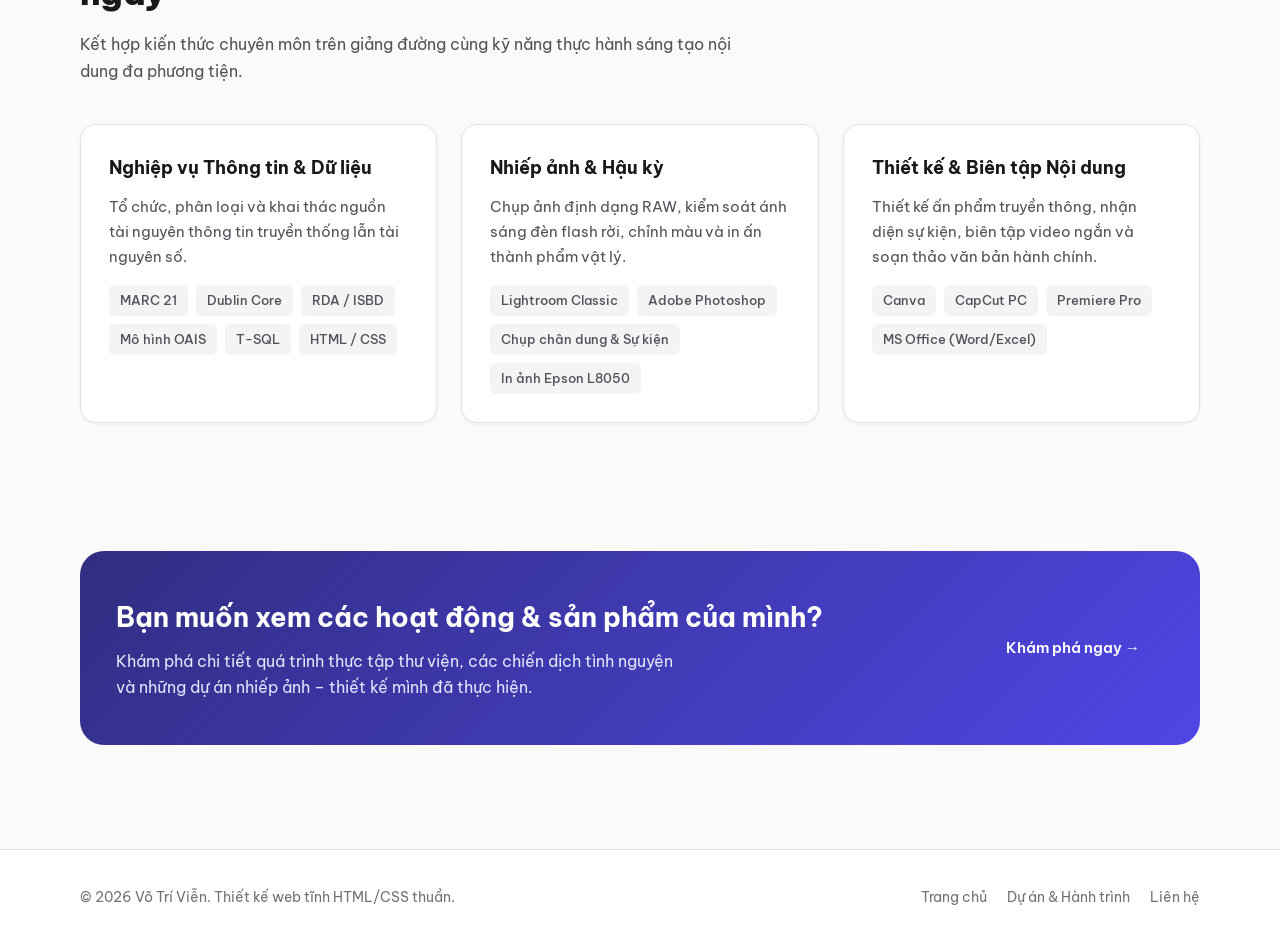
==== commit 546e3d01: "Add files via upload" ====
--- a/index.html
+++ b/index.html
@@ -3,8 +3,8 @@
 <head>
   <meta charset="UTF-8">
   <meta name="viewport" content="width=device-width, initial-scale=1.0">
-  <title>Nguyễn Anh Khoa | Chủ nhiệm CLB Thông tin Xung Kích & Designer</title>
-  <meta name="description" content="Trang web giới thiệu cá nhân của Nguyễn Anh Khoa – Sinh viên ngành Thông tin - Thư viện (ĐH KHXH&NV - ĐHQG-HCM), Chủ nhiệm CLB Thông tin Xung Kích, đam mê nhảy múa và thiết kế đồ họa.">
+  <title>Võ Trí Viễn | Giới thiệu cá nhân & Portfolio</title>
+  <meta name="description" content="Trang web giới thiệu cá nhân của Võ Trí Viễn – Sinh viên Thông tin - Thư viện (ĐH KHXH&NV - ĐHQG-HCM) và Nhiếp ảnh gia Freelance tại TP. Hồ Chí Minh.">
   <link rel="preconnect" href="https://fonts.googleapis.com">
   <link rel="preconnect" href="https://fonts.gstatic.com" crossorigin>
   <link href="https://fonts.googleapis.com/css2?family=Be+Vietnam+Pro:wght@400;500;600;700;800&display=swap" rel="stylesheet">
@@ -17,12 +17,12 @@
     <div class="container navbar">
       <a href="index.html" class="brand">
         <span class="brand-dot"></span>
-        <span>Nguyễn Anh Khoa</span>
+        <span>Võ Trí Viễn</span>
       </a>
       <button class="menu-toggle" aria-label="Mở menu">&#9776;</button>
       <nav class="nav-links">
         <a href="index.html" class="active">Trang chủ</a>
-        <a href="hoat-dong.html">Hoạt động & Dấu ấn</a>
+        <a href="du-an.html">Dự án & Hành trình</a>
         <a href="lien-he.html">Liên hệ</a>
       </nav>
     </div>
@@ -35,31 +35,31 @@
         <div class="hero-content">
           <div class="badge-pill">
             <span class="status-dot"></span>
-            <span>Chủ nhiệm CLB Thông tin Xung Kích • TP.HCM</span>
+            <span>TP. Hồ Chí Minh • Sẵn sàng kết nối & hợp tác</span>
           </div>
-          <h1 class="hero-title">Chào bạn, mình là <span>Nguyễn Anh Khoa</span></h1>
-          <p class="hero-subtitle">Sinh viên Thông tin – Thư viện • Chủ nhiệm CLB Thông tin Xung Kích • Dancer & Designer</p>
+          <h1 class="hero-title">Chào bạn, mình là <span>Võ Trí Viễn</span></h1>
+          <p class="hero-subtitle">Sinh viên Thông tin – Thư viện • Nhiếp ảnh gia Freelance • Thiết kế & Truyền thông</p>
           <p class="hero-desc">
-            Mình hiện là sinh viên ngành Thông tin – Thư viện (Khóa 2024–2028) tại Trường Đại học Khoa học Xã hội và Nhân văn, ĐHQG-HCM. Ở trường, bạn có thể dễ dàng nhận ra mình qua quả đầu <strong>"tóc ngắn như cải tạo"</strong> cực gọn gàng, luôn ôm chiếc <strong>MacBook Neo màu vàng chanh</strong> chạy deadline thiết kế và cháy hết mình trên sàn tập nhảy cùng anh em CLB.
+            Mình đang theo học ngành Thông tin – Thư viện (Khóa 2024–2028) tại Trường Đại học Khoa học Xã hội và Nhân văn, ĐHQG-HCM. Bên cạnh công việc tổ chức dữ liệu và quản trị tri thức số, mình đam mê kể chuyện bằng hình ảnh qua nhiếp ảnh chân dung – sự kiện, thiết kế ấn phẩm truyền thông và làm quà tặng ảnh thủ công.
           </p>
           <div class="hero-actions">
-            <a href="hoat-dong.html" class="btn btn-primary">Xem hoạt động CLB & Design</a>
-            <a href="lien-he.html" class="btn btn-outline">Kết nối với Khoa</a>
+            <a href="du-an.html" class="btn btn-primary">Xem dự án & kinh nghiệm</a>
+            <a href="lien-he.html" class="btn btn-outline">Liên hệ với mình</a>
           </div>
           <div class="hero-meta">
-            <span><strong>Ngành học:</strong> Thông tin – Thư viện (USSH)</span>
-            <span><strong>Vai trò:</strong> Chủ nhiệm CLB Thông tin Xung Kích</span>
+            <span><strong>Đơn vị học tập:</strong> ĐH KHXH&NV – ĐHQG-HCM</span>
+            <span><strong>Lĩnh vực:</strong> Thư viện số & Nhiếp ảnh</span>
           </div>
         </div>
 
         <div class="hero-avatar-wrap">
           <div class="avatar-card">
             <div class="avatar-img-box">
-              <img src="assets/images/avatar.png" alt="Ảnh đại diện kỳ lân cầu vồng của Nguyễn Anh Khoa">
+              <img src="assets/images/avatar.png" alt="Ảnh đại diện của Võ Trí Viễn">
             </div>
             <div class="avatar-caption">
-              <span class="name">Nguyễn Anh Khoa</span>
-              <span class="tag">Tóc ngắn • Vàng chanh</span>
+              <span class="name">Võ Trí Viễn</span>
+              <span class="tag">Chill & Creative</span>
             </div>
           </div>
         </div>
@@ -70,35 +70,35 @@
     <section class="section section-alt">
       <div class="container">
         <div class="section-header">
-          <p class="section-kicker">Chất riêng của Khoa</p>
-          <h2 class="section-title">Năng lượng Xung kích, Tư duy Thiết kế & Nhịp điệu Sân khấu</h2>
+          <p class="section-kicker">Về bản thân</p>
+          <h2 class="section-title">Giao điểm giữa Tư duy Hệ thống và Sáng tạo Hình ảnh</h2>
           <p class="section-lead">
-            Với mình, cuộc sống sinh viên trọn vẹn nhất là khi vừa giữ vững chuyên môn ngành Thông tin – Thư viện, vừa dám dẫn đầu phong trào và sáng tạo không giới hạn.
+            Mình tin rằng thông tin chỉ thật sự sống động khi vừa được sắp xếp khoa học, vừa được truyền tải bằng ngôn ngữ thị giác gần gũi.
           </p>
         </div>
 
         <div class="grid-3">
           <article class="card">
-            <div class="card-icon">&#9889;</div>
-            <h3>Chủ nhiệm CLB Thông tin Xung Kích</h3>
+            <div class="card-icon">&#128218;</div>
+            <h3>Chuyên ngành Thông tin – Thư viện</h3>
             <p>
-              Phụ trách định hướng hoạt động, điều phối ban chủ nhiệm và tổ chức các chương trình xung kích, kết nối cộng đồng sinh viên khoa Thư viện – Thông tin học.
+              Nắm vững quy trình xử lý nghiệp vụ thư viện hiện đại, biên mục tài liệu theo chuẩn quốc tế, xây dựng thư mục chuyên đề và vận hành hệ thống lưu trữ số.
             </p>
           </article>
 
           <article class="card">
-            <div class="card-icon lemon">&#128187;</div>
-            <h3>Designer hệ "MacBook Neo Vàng Chanh"</h3>
+            <div class="card-icon amber">&#128247;</div>
+            <h3>Nhiếp ảnh & Quà tặng Ảnh</h3>
             <p>
-              Chuyên trị các ấn phẩm truyền thông, poster sự kiện, banner và nhận diện chương trình trên chiếc MacBook Neo màu vàng chanh nổi bật nhất giảng đường.
+              Thực hiện các bộ ảnh chân dung, áo dài, sự kiện sinh viên với thiết bị Full-frame; đồng thời tự tay in ấn, gia công ảnh Polaroid, bookmark và móc khóa lưu niệm.
             </p>
           </article>
 
           <article class="card">
-            <div class="card-icon pink">&#128378;</div>
-            <h3>Đam mê Nhảy múa & Biểu diễn</h3>
+            <div class="card-icon">&#129309;</div>
+            <h3>Hoạt động Cộng đồng & Tình nguyện</h3>
             <p>
-              Luôn sẵn sàng "bắt beat" trong các tiết mục nhảy hiện đại, flashmob và văn nghệ sinh viên, mang không khí sôi động đến mọi sân khấu của khoa và CLB.
+              Tích cực tham gia các chiến dịch tình nguyện sinh viên như Mùa Hè Xanh và CLB VIOLIS, mang tri thức số và công nghệ đến gần hơn với cộng đồng.
             </p>
           </article>
         </div>
@@ -110,43 +110,45 @@
       <div class="container">
         <div class="section-header">
           <p class="section-kicker">Kỹ năng & Công cụ</p>
-          <h2 class="section-title">Những thứ mình tự tin nhất</h2>
+          <h2 class="section-title">Bộ kỹ năng mình đang phát triển mỗi ngày</h2>
           <p class="section-lead">
-            Sự kết hợp giữa nền tảng tổ chức thông tin bài bản, óc thẩm mỹ đồ họa và tinh thần thủ lĩnh thanh niên.
+            Kết hợp kiến thức chuyên môn trên giảng đường cùng kỹ năng thực hành sáng tạo nội dung đa phương tiện.
           </p>
         </div>
 
         <div class="grid-3">
           <div class="card">
-            <h3>Chuyên ngành Thông tin – Thư viện</h3>
-            <p>Nắm vững kiến thức tổ chức dữ liệu, xử lý tài liệu và phát triển văn hóa đọc trong môi trường đại học.</p>
+            <h3>Nghiệp vụ Thông tin & Dữ liệu</h3>
+            <p>Tổ chức, phân loại và khai thác nguồn tài nguyên thông tin truyền thống lẫn tài nguyên số.</p>
             <div class="tag-list">
-              <span class="tag-item">Biên mục & Phân loại</span>
-              <span class="tag-item">Tra cứu thông tin</span>
-              <span class="tag-item">Thư viện số</span>
-              <span class="tag-item">Văn hóa đọc</span>
+              <span class="tag-item">MARC 21</span>
+              <span class="tag-item">Dublin Core</span>
+              <span class="tag-item">RDA / ISBD</span>
+              <span class="tag-item">Mô hình OAIS</span>
+              <span class="tag-item">T-SQL</span>
+              <span class="tag-item">HTML / CSS</span>
             </div>
           </div>
 
           <div class="card">
-            <h3>Thiết kế Đồ họa & Truyền thông</h3>
-            <p>Lên ý tưởng thị giác, phối màu bắt mắt và hoàn thiện ấn phẩm truyền thông nhanh gọn trên MacBook Neo vàng chanh.</p>
+            <h3>Nhiếp ảnh & Hậu kỳ</h3>
+            <p>Chụp ảnh định dạng RAW, kiểm soát ánh sáng đèn flash rời, chỉnh màu và in ấn thành phẩm vật lý.</p>
             <div class="tag-list">
-              <span class="tag-item">MacBook Neo Vàng Chanh</span>
-              <span class="tag-item">Canva Pro</span>
+              <span class="tag-item">Lightroom Classic</span>
               <span class="tag-item">Adobe Photoshop</span>
-              <span class="tag-item">Poster & Banner</span>
+              <span class="tag-item">Chụp chân dung & Sự kiện</span>
+              <span class="tag-item">In ảnh Epson L8050</span>
             </div>
           </div>
 
           <div class="card">
-            <h3>Vũ đạo & Dẫn dắt Đội nhóm</h3>
-            <p>Điều hành hoạt động CLB, tổ chức sự kiện sinh viên, dàn dựng đội hình nhảy và khuấy động phong trào.</p>
+            <h3>Thiết kế & Biên tập Nội dung</h3>
+            <p>Thiết kế ấn phẩm truyền thông, nhận diện sự kiện, biên tập video ngắn và soạn thảo văn bản hành chính.</p>
             <div class="tag-list">
-              <span class="tag-item">Nhảy hiện đại</span>
-              <span class="tag-item">Quản lý CLB</span>
-              <span class="tag-item">Tổ chức sự kiện</span>
-              <span class="tag-item">Teamwork Xung kích</span>
+              <span class="tag-item">Canva</span>
+              <span class="tag-item">CapCut PC</span>
+              <span class="tag-item">Premiere Pro</span>
+              <span class="tag-item">MS Office (Word/Excel)</span>
             </div>
           </div>
         </div>
@@ -158,10 +160,10 @@
       <div class="container">
         <div class="cta-box">
           <div>
-            <h2>Muốn xem Khoa đã "quẩy" và "design" những gì?</h2>
-            <p>Ghé xem các hoạt động nổi bật của CLB Thông tin Xung Kích, các ấn phẩm thiết kế và những sân khấu nhảy múa của mình nhé!</p>
+            <h2>Bạn muốn xem các hoạt động & sản phẩm của mình?</h2>
+            <p>Khám phá chi tiết quá trình thực tập thư viện, các chiến dịch tình nguyện và những dự án nhiếp ảnh – thiết kế mình đã thực hiện.</p>
           </div>
-          <a href="hoat-dong.html" class="btn btn-lemon">Xem chi tiết &rarr;</a>
+          <a href="du-an.html" class="btn btn-white">Khám phá ngay &rarr;</a>
         </div>
       </div>
     </section>
@@ -170,10 +172,10 @@
   <!-- FOOTER -->
   <footer class="site-footer">
     <div class="container footer-inner">
-      <p>&copy; 2026 Nguyễn Anh Khoa • CLB Thông tin Xung Kích (USSH – ĐHQG-HCM).</p>
+      <p>&copy; 2026 Võ Trí Viễn. Thiết kế web tĩnh HTML/CSS thuần.</p>
       <div class="footer-links">
         <a href="index.html">Trang chủ</a>
-        <a href="hoat-dong.html">Hoạt động & Dấu ấn</a>
+        <a href="du-an.html">Dự án & Hành trình</a>
         <a href="lien-he.html">Liên hệ</a>
       </div>
     </div>
